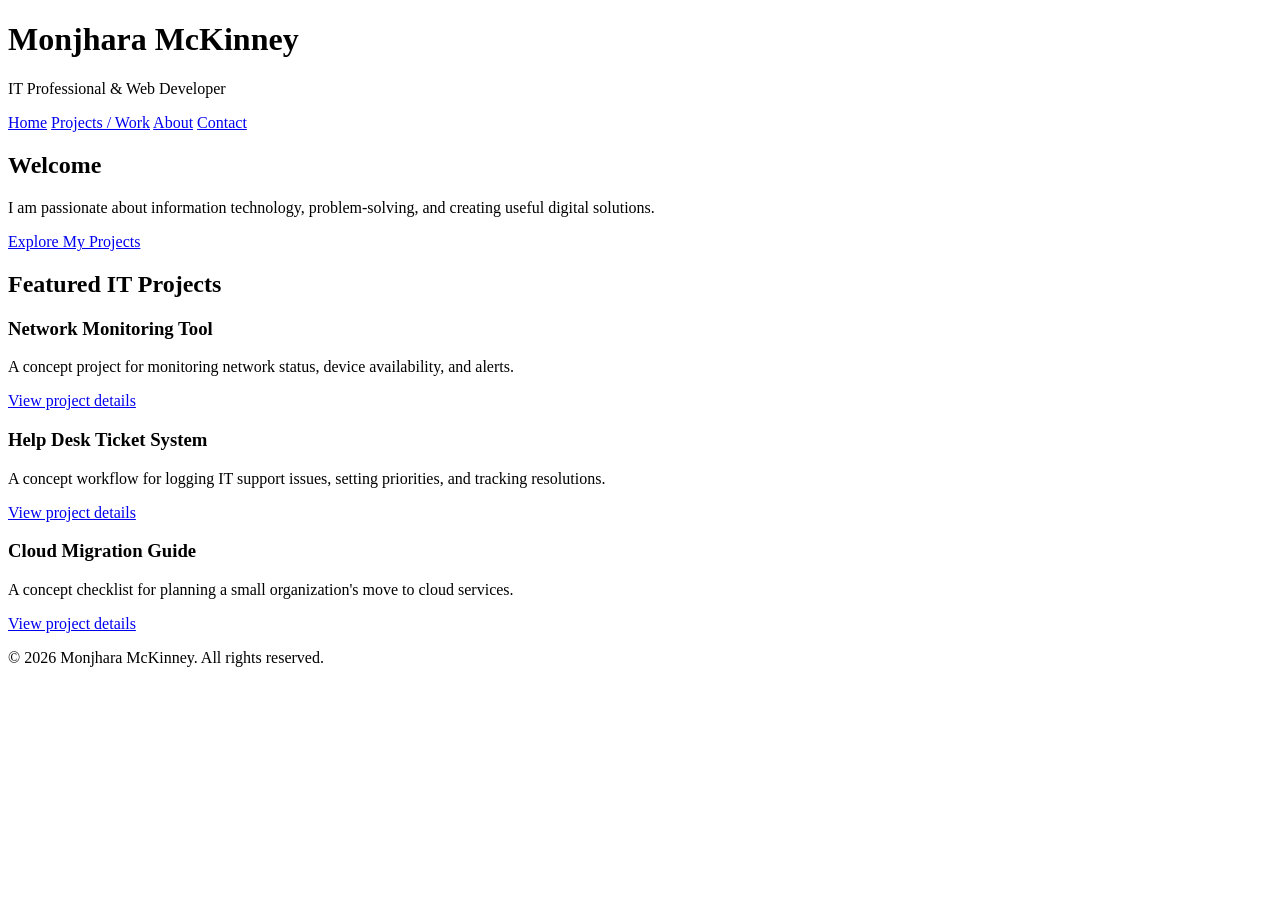
==== index.html @ f80dae63 "Create index.html" ====
<!DOCTYPE html>
<html lang="en">
<head>
    <meta charset="UTF-8">
    <meta name="viewport" content="width=device-width, initial-scale=1.0">

    <title>Monjhara McKinney | IT Portfolio</title>

    <!-- Google Fonts -->
    <link rel="preconnect" href="https://fonts.googleapis.com">
    <link rel="preconnect" href="https://fonts.gstatic.com" crossorigin>

    <link href="https://fonts.googleapis.com/css2?family=DM+Sans:wght@400;500;600;700&family=Playfair+Display:wght@600;700&display=swap" rel="stylesheet">

    <!-- CSS Stylesheet -->
    <link rel="stylesheet" href="css/style.css">
</head>

<body>

    <header>
        <h1>Monjhara McKinney</h1>
        <p>IT Professional & Web Developer</p>

        <nav>
            <a href="index.html">Home</a>
            <a href="projects.html">Projects / Work</a>
            <a href="about.html">About</a>
            <a href="contact.html">Contact</a>
        </nav>
    </header>

    <main>

        <section id="hero">
            <h2>Welcome</h2>

            <p>
                I am passionate about information technology,
                problem-solving, and creating useful digital solutions.
            </p>

            <a href="projects.html" class="button">
                Explore My Projects
            </a>
        </section>

        <section class="content">

            <h2>Featured IT Projects</h2>

            <div class="project-grid">

                <article class="project-card">
                    <h3>Network Monitoring Tool</h3>

                    <p>
                        A concept project for monitoring network status,
                        device availability, and alerts.
                    </p>

                    <a href="#network" class="project-link">
                        View project details
                    </a>
                </article>

                <article class="project-card">
                    <h3>Help Desk Ticket System</h3>

                    <p>
                        A concept workflow for logging IT support issues,
                        setting priorities, and tracking resolutions.
                    </p>

                    <a href="#helpdesk" class="project-link">
                        View project details
                    </a>
                </article>

                <article class="project-card">
                    <h3>Cloud Migration Guide</h3>

                    <p>
                        A concept checklist for planning a small
                        organization's move to cloud services.
                    </p>

                    <a href="#cloud" class="project-link">
                        View project details
                    </a>
                </article>

            </div>

        </section>

    </main>

    <footer>
        <p>
            © 2026 Monjhara McKinney. All rights reserved.
        </p>
    </footer>

</body>
</html>
---- css/style.css ----
<!DOCTYPE html>
<html lang="en">
<head>
    <meta charset="UTF-8">
    <meta name="viewport" content="width=device-width, initial-scale=1.0">

    <title>Monjhara McKinney | IT Portfolio</title>

    <!-- Google Fonts -->
    <link rel="preconnect" href="https://fonts.googleapis.com">
    <link rel="preconnect" href="https://fonts.gstatic.com" crossorigin>

    <link href="https://fonts.googleapis.com/css2?family=DM+Sans:wght@400;500;600;700&family=Playfair+Display:wght@600;700&display=swap" rel="stylesheet">

    <!-- External CSS -->
    <link rel="stylesheet" href="css/style.css">
</head>

<body>

    <header>
        <div class="header-container">
            <h1>Monjhara McKinney</h1>

            <nav>
                <a href="index.html">Home</a>
                <a href="projects.html">Projects / Work</a>
                <a href="about.html">About</a>
                <a href="contact.html">Contact</a>
            </nav>
        </div>
    </header>

    <main>

        <section id="hero">
            <h2>IT Professional & Web Developer</h2>

            <p>
                Welcome to my professional portfolio.
                I enjoy technology, solving problems,
                and helping people use digital tools effectively.
            </p>

            <a href="projects.html" class="button">
                View My Work
            </a>
        </section>

        <section class="content">
            <h2>About Me</h2>

            <h3>My Story</h3>

            <p>
                I enjoy learning about technology, solving problems,
                and helping people use digital tools effectively.
                This portfolio shares my interests in IT support,
                networking, web development, and cloud computing.
            </p>
        </section>

        <section class="content">
            <h2>Skills and Interests</h2>

            <div class="skills-grid">

                <div class="skill-card">
                    <h3>IT Support</h3>
                    <p>IT support and troubleshooting</p>
                </div>

                <div class="skill-card">
                    <h3>Networking</h3>
                    <p>Networking fundamentals</p>
                </div>

                <div class="skill-card">
                    <h3>Web Development</h3>
                    <p>Web development basics</p>
                </div>

                <div class="skill-card">
                    <h3>Cloud Computing</h3>
                    <p>Cloud computing concepts</p>
                </div>

                <div class="skill-card">
                    <h3>Documentation</h3>
                    <p>Technical documentation</p>
                </div>

            </div>
        </section>

        <section class="content contact-section">
            <h2>Get in Touch</h2>

            <p>
                Email:
                <a href="mailto:monjharam@yahoo.com">
                    monjharam@yahoo.com
                </a>
            </p>
        </section>

    </main>

    <footer>
        <p>
            © 2026 Monjhara McKinney.
            All rights reserved.
        </p>
    </footer>

</body>
</html>
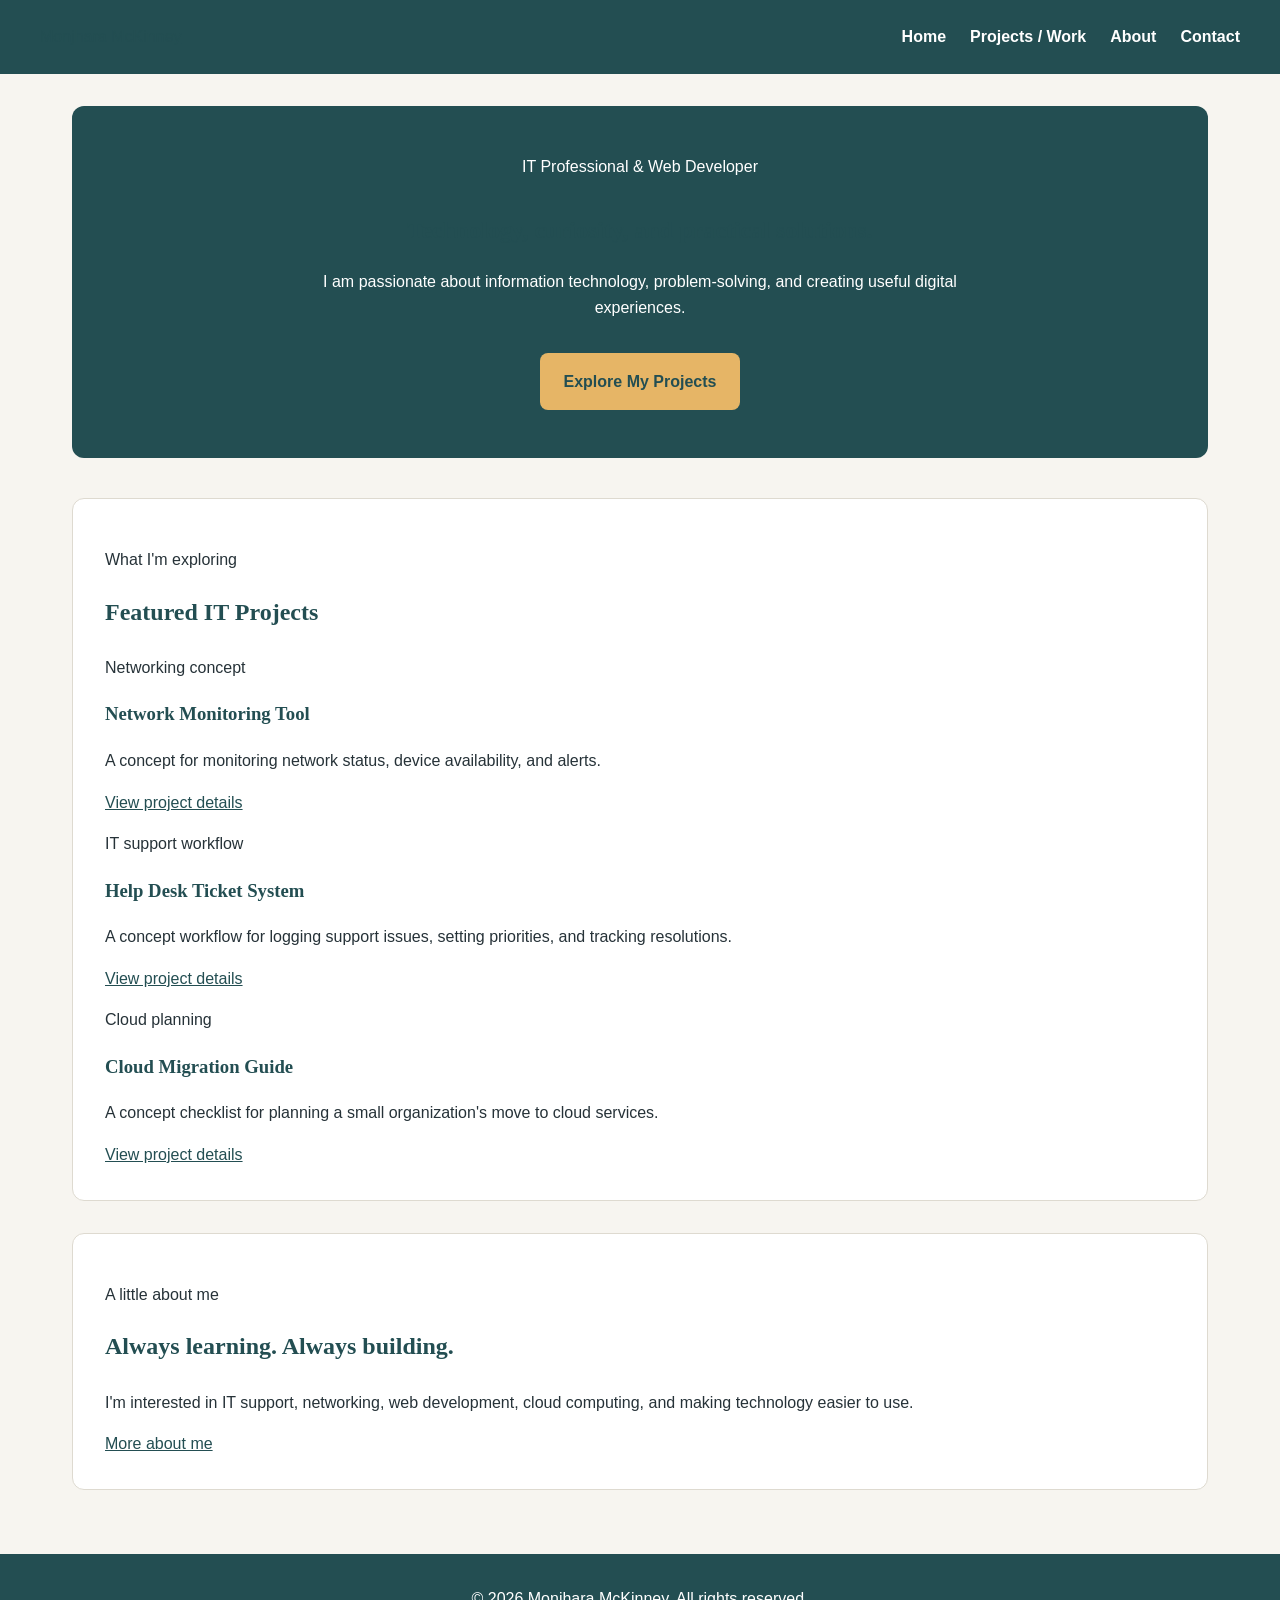
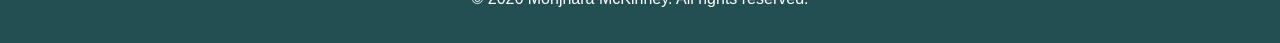
==== commit e356d41c: "Polish portfolio homepage and project links" ====
--- a/index.html
+++ b/index.html
@@ -3,104 +3,67 @@
 <head>
     <meta charset="UTF-8">
     <meta name="viewport" content="width=device-width, initial-scale=1.0">
-
+    <meta name="description" content="The IT and web development portfolio of Monjhara McKinney.">
     <title>Monjhara McKinney | IT Portfolio</title>
-
-    <!-- Google Fonts -->
     <link rel="preconnect" href="https://fonts.googleapis.com">
     <link rel="preconnect" href="https://fonts.gstatic.com" crossorigin>
-
     <link href="https://fonts.googleapis.com/css2?family=DM+Sans:wght@400;500;600;700&family=Playfair+Display:wght@600;700&display=swap" rel="stylesheet">
-
-    <!-- CSS Stylesheet -->
     <link rel="stylesheet" href="css/style.css">
 </head>
-
 <body>
-
-    <header>
-        <h1>Monjhara McKinney</h1>
-        <p>IT Professional & Web Developer</p>
-
-        <nav>
-            <a href="index.html">Home</a>
-            <a href="projects.html">Projects / Work</a>
-            <a href="about.html">About</a>
-            <a href="contact.html">Contact</a>
-        </nav>
+    <header class="site-header">
+        <div class="header-container">
+            <a class="brand" href="index.html">Monjhara McKinney</a>
+            <nav aria-label="Main navigation">
+                <a href="index.html" aria-current="page">Home</a>
+                <a href="projects.html">Projects / Work</a>
+                <a href="about.html">About</a>
+                <a href="contact.html">Contact</a>
+            </nav>
+        </div>
     </header>
-
     <main>
-
         <section id="hero">
-            <h2>Welcome</h2>
-
-            <p>
-                I am passionate about information technology,
-                problem-solving, and creating useful digital solutions.
-            </p>
-
-            <a href="projects.html" class="button">
-                Explore My Projects
-            </a>
+            <p class="eyebrow">IT Professional &amp; Web Developer</p>
+            <h1>Technology, curiosity, and practical solutions.</h1>
+            <p>I am passionate about information technology, problem-solving, and creating useful digital experiences.</p>
+            <a href="projects.html" class="button">Explore My Projects</a>
         </section>
-
         <section class="content">
-
-            <h2>Featured IT Projects</h2>
-
+            <div class="section-heading">
+                <p class="eyebrow">What I'm exploring</p>
+                <h2>Featured IT Projects</h2>
+            </div>
             <div class="project-grid">
-
                 <article class="project-card">
+                    <p class="eyebrow">Networking concept</p>
                     <h3>Network Monitoring Tool</h3>
-
-                    <p>
-                        A concept project for monitoring network status,
-                        device availability, and alerts.
-                    </p>
-
-                    <a href="#network" class="project-link">
-                        View project details
-                    </a>
+                    <p>A concept for monitoring network status, device availability, and alerts.</p>
+                    <a href="projects.html#network" class="project-link">View project details</a>
                 </article>
-
                 <article class="project-card">
+                    <p class="eyebrow">IT support workflow</p>
                     <h3>Help Desk Ticket System</h3>
-
-                    <p>
-                        A concept workflow for logging IT support issues,
-                        setting priorities, and tracking resolutions.
-                    </p>
-
-                    <a href="#helpdesk" class="project-link">
-                        View project details
-                    </a>
+                    <p>A concept workflow for logging support issues, setting priorities, and tracking resolutions.</p>
+                    <a href="projects.html#helpdesk" class="project-link">View project details</a>
                 </article>
-
                 <article class="project-card">
+                    <p class="eyebrow">Cloud planning</p>
                     <h3>Cloud Migration Guide</h3>
-
-                    <p>
-                        A concept checklist for planning a small
-                        organization's move to cloud services.
-                    </p>
-
-                    <a href="#cloud" class="project-link">
-                        View project details
-                    </a>
+                    <p>A concept checklist for planning a small organization's move to cloud services.</p>
+                    <a href="projects.html#cloud" class="project-link">View project details</a>
                 </article>
-
             </div>
-
         </section>
-
+        <section class="content about-preview">
+            <div>
+                <p class="eyebrow">A little about me</p>
+                <h2>Always learning. Always building.</h2>
+                <p>I'm interested in IT support, networking, web development, cloud computing, and making technology easier to use.</p>
+            </div>
+            <a class="text-link" href="about.html">More about me</a>
+        </section>
     </main>
-
-    <footer>
-        <p>
-            © 2026 Monjhara McKinney. All rights reserved.
-        </p>
-    </footer>
-
+    <footer><p>© 2026 Monjhara McKinney. All rights reserved.</p></footer>
 </body>
 </html>
--- a/css/style.css
+++ b/css/style.css
@@ -1,118 +1,236 @@
-
-<!DOCTYPE html>
-<html lang="en">
-<head>
-    <meta charset="UTF-8">
-    <meta name="viewport" content="width=device-width, initial-scale=1.0">
-
-    <title>Monjhara McKinney | IT Portfolio</title>
-
-    <!-- Google Fonts -->
-    <link rel="preconnect" href="https://fonts.googleapis.com">
-    <link rel="preconnect" href="https://fonts.gstatic.com" crossorigin>
-
-    <link href="https://fonts.googleapis.com/css2?family=DM+Sans:wght@400;500;600;700&family=Playfair+Display:wght@600;700&display=swap" rel="stylesheet">
-
-    <!-- External CSS -->
-    <link rel="stylesheet" href="css/style.css">
-</head>
-
-<body>
-
-    <header>
-        <div class="header-container">
-            <h1>Monjhara McKinney</h1>
-
-            <nav>
-                <a href="index.html">Home</a>
-                <a href="projects.html">Projects / Work</a>
-                <a href="about.html">About</a>
-                <a href="contact.html">Contact</a>
-            </nav>
-        </div>
-    </header>
-
-    <main>
-
-        <section id="hero">
-            <h2>IT Professional & Web Developer</h2>
-
-            <p>
-                Welcome to my professional portfolio.
-                I enjoy technology, solving problems,
-                and helping people use digital tools effectively.
-            </p>
-
-            <a href="projects.html" class="button">
-                View My Work
-            </a>
-        </section>
-
-        <section class="content">
-            <h2>About Me</h2>
-
-            <h3>My Story</h3>
-
-            <p>
-                I enjoy learning about technology, solving problems,
-                and helping people use digital tools effectively.
-                This portfolio shares my interests in IT support,
-                networking, web development, and cloud computing.
-            </p>
-        </section>
-
-        <section class="content">
-            <h2>Skills and Interests</h2>
-
-            <div class="skills-grid">
-
-                <div class="skill-card">
-                    <h3>IT Support</h3>
-                    <p>IT support and troubleshooting</p>
-                </div>
-
-                <div class="skill-card">
-                    <h3>Networking</h3>
-                    <p>Networking fundamentals</p>
-                </div>
-
-                <div class="skill-card">
-                    <h3>Web Development</h3>
-                    <p>Web development basics</p>
-                </div>
-
-                <div class="skill-card">
-                    <h3>Cloud Computing</h3>
-                    <p>Cloud computing concepts</p>
-                </div>
-
-                <div class="skill-card">
-                    <h3>Documentation</h3>
-                    <p>Technical documentation</p>
-                </div>
-
-            </div>
-        </section>
-
-        <section class="content contact-section">
-            <h2>Get in Touch</h2>
-
-            <p>
-                Email:
-                <a href="mailto:monjharam@yahoo.com">
-                    monjharam@yahoo.com
-                </a>
-            </p>
-        </section>
-
-    </main>
-
-    <footer>
-        <p>
-            © 2026 Monjhara McKinney.
-            All rights reserved.
-        </p>
-    </footer>
-
-</body>
-</html>
+/* COLOR PALETTE AND SPACING */
+
+:root {
+    --primary: #234E52;
+    --secondary: #E6B566;
+    --background: #F7F5F0;
+    --white: #FFFFFF;
+    --text: #263238;
+
+    --space-1: 8px;
+    --space-2: 16px;
+    --space-3: 24px;
+    --space-4: 32px;
+    --space-5: 40px;
+    --space-6: 48px;
+}
+
+/* GENERAL STYLING */
+
+* {
+    box-sizing: border-box;
+}
+
+body {
+    margin: 0;
+    background-color: var(--background);
+    color: var(--text);
+    font-family: 'DM Sans', sans-serif;
+    line-height: 1.6;
+}
+
+h1, h2, h3 {
+    font-family: 'Playfair Display', serif;
+    color: var(--primary);
+}
+
+h2 {
+    margin-bottom: var(--space-3);
+}
+
+p {
+    margin-bottom: var(--space-2);
+}
+
+a {
+    color: var(--primary);
+}
+
+/* HEADER */
+
+header {
+    background-color: var(--primary);
+    color: var(--white);
+    padding: var(--space-3);
+}
+
+.header-container {
+    max-width: 1200px;
+    margin: auto;
+    display: flex;
+    justify-content: space-between;
+    align-items: center;
+    flex-wrap: wrap;
+    gap: var(--space-3);
+}
+
+header h1 {
+    color: var(--white);
+    font-size: 28px;
+    margin: 0;
+}
+
+/* NAVIGATION */
+
+nav {
+    display: flex;
+    flex-wrap: wrap;
+    gap: var(--space-3);
+}
+
+nav a {
+    color: var(--white);
+    text-decoration: none;
+    font-weight: 600;
+}
+
+nav a:hover {
+    color: var(--secondary);
+}
+
+/* MAIN CONTENT */
+
+main {
+    max-width: 1200px;
+    margin: auto;
+    padding: var(--space-4);
+}
+
+/* HERO SECTION */
+
+#hero {
+    background-color: var(--primary);
+    color: var(--white);
+    text-align: center;
+    padding: var(--space-6);
+    border-radius: 12px;
+    margin-bottom: var(--space-5);
+}
+
+#hero h2 {
+    color: var(--white);
+    font-size: 36px;
+}
+
+#hero p {
+    max-width: 650px;
+    margin: 0 auto var(--space-4);
+}
+
+/* BUTTON */
+
+.button {
+    display: inline-block;
+    background-color: var(--secondary);
+    color: var(--primary);
+    padding: var(--space-2) var(--space-3);
+    border-radius: 8px;
+    text-decoration: none;
+    font-weight: 700;
+}
+
+/* CONTENT SECTIONS */
+
+.content {
+    background-color: var(--white);
+    padding: var(--space-4);
+    margin-bottom: var(--space-4);
+    border-radius: 12px;
+    border: 1px solid #DEDAD0;
+}
+
+/* SKILLS GRID */
+
+.skills-grid {
+    display: grid;
+    grid-template-columns: repeat(3, minmax(0, 1fr));
+    gap: var(--space-3);
+}
+
+.skill-card {
+    background-color: var(--background);
+    padding: var(--space-3);
+    border-left: 4px solid var(--secondary);
+    border-radius: 8px;
+    min-width: 0;
+}
+
+.skill-card h3 {
+    margin-top: 0;
+}
+
+/* CONTACT */
+
+.contact-section a {
+    font-weight: 700;
+}
+
+/* FOOTER */
+
+footer {
+    background-color: var(--primary);
+    color: var(--white);
+    text-align: center;
+    padding: var(--space-4);
+}
+
+footer p {
+    margin: 0;
+}
+
+/* TABLET - 768px */
+
+@media screen and (max-width: 768px) {
+
+    .header-container {
+        flex-direction: column;
+        text-align: center;
+    }
+
+    main {
+        padding: var(--space-3);
+    }
+
+    .skills-grid {
+        grid-template-columns: repeat(2, minmax(0, 1fr));
+    }
+
+    #hero h2 {
+        font-size: 30px;
+    }
+}
+
+/* MOBILE - 480px */
+
+@media screen and (max-width: 480px) {
+
+    header h1 {
+        font-size: 24px;
+    }
+
+    nav {
+        flex-direction: column;
+        align-items: center;
+        gap: var(--space-2);
+    }
+
+    main {
+        padding: var(--space-2);
+    }
+
+    .skills-grid {
+        grid-template-columns: 1fr;
+    }
+
+    .content {
+        padding: var(--space-2);
+    }
+
+    #hero {
+        padding: var(--space-4) var(--space-2);
+    }
+
+    #hero h2 {
+        font-size: 26px;
+    }
+}
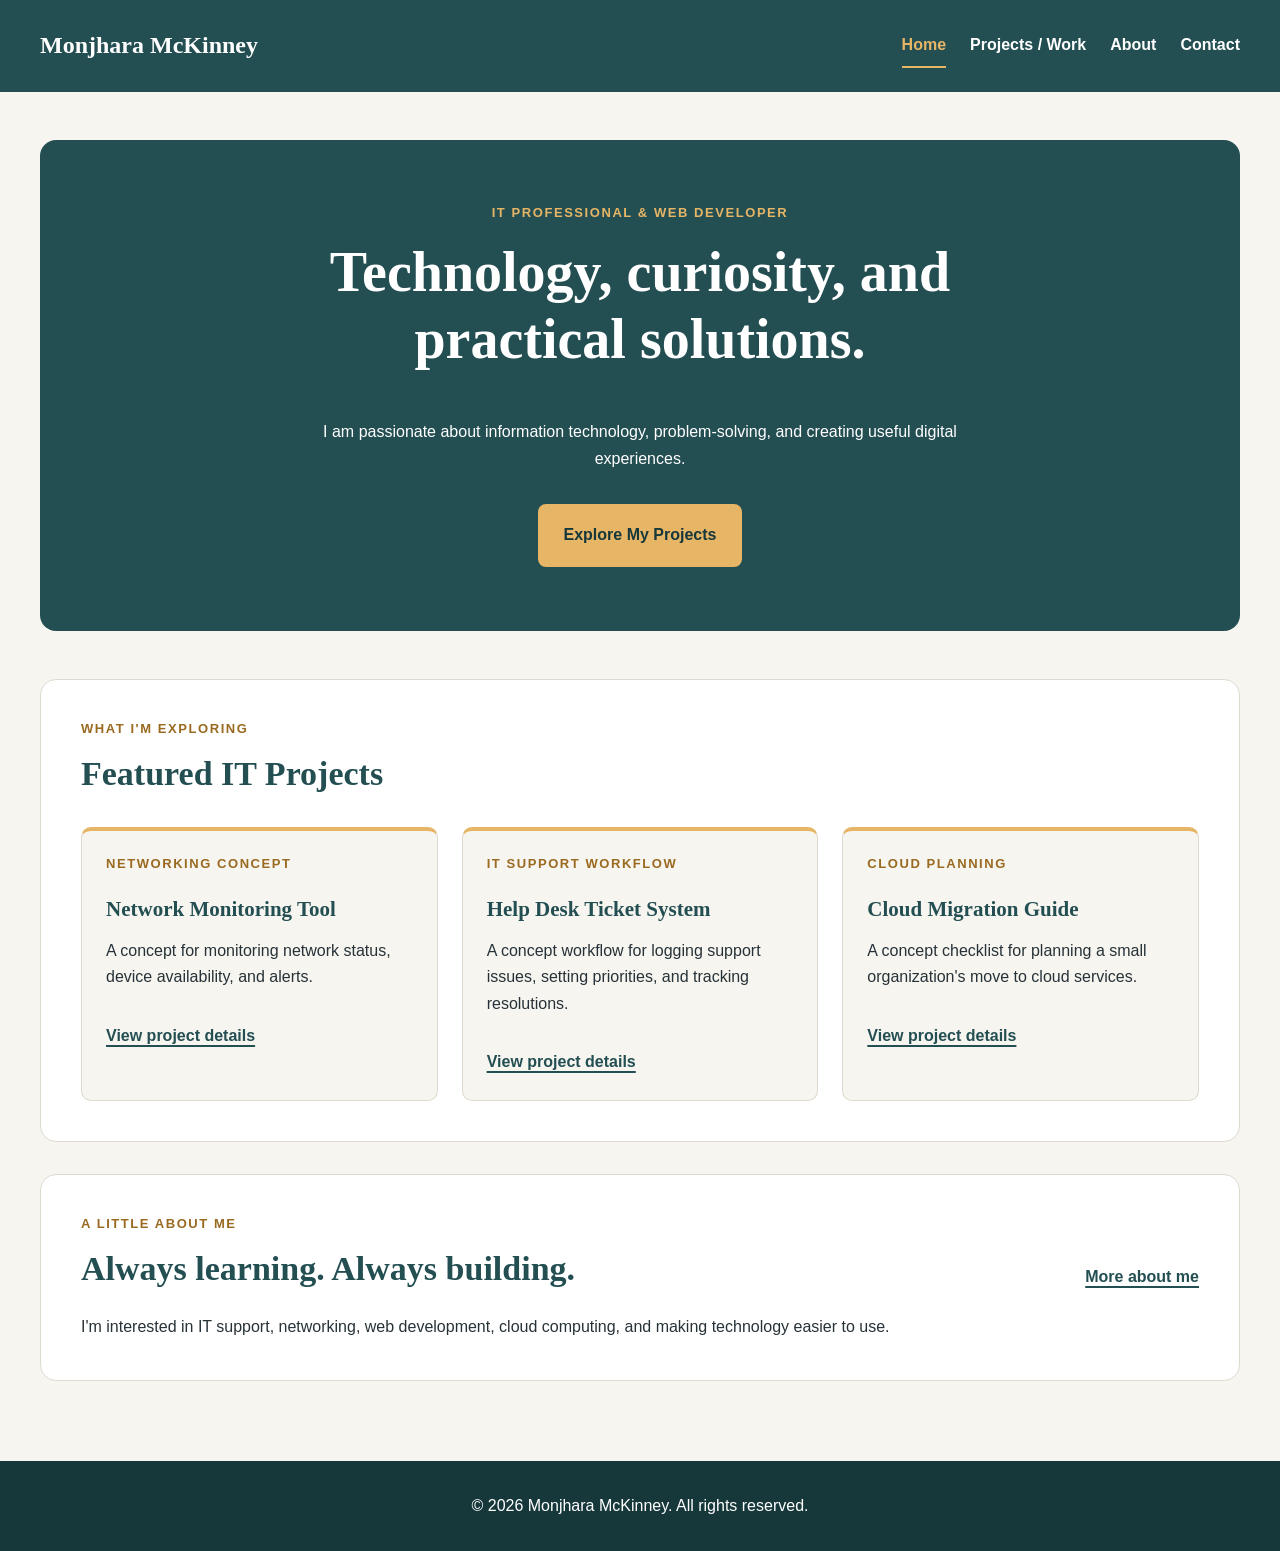
==== commit fc3b0309: "Improve header link and page accessibility" ====
--- a/index.html
+++ b/index.html
@@ -13,7 +13,7 @@
 <body>
     <header class="site-header">
         <div class="header-container">
-            <a class="brand" href="index.html">Monjhara McKinney</a>
+            <span class="brand">Monjhara McKinney</span>
             <nav aria-label="Main navigation">
                 <a href="index.html" aria-current="page">Home</a>
                 <a href="projects.html">Projects / Work</a>
@@ -66,4 +66,4 @@
     </main>
     <footer><p>© 2026 Monjhara McKinney. All rights reserved.</p></footer>
 </body>
-</html>
+</html>
--- a/css/style.css
+++ b/css/style.css
@@ -1,62 +1,77 @@
-/* COLOR PALETTE AND SPACING */
+/* Monjhara McKinney portfolio
+   Color palette: deep teal, warm gold, soft ivory, charcoal.
+   Spacing scale: every spacing token is a multiple of 8px. */
 
 :root {
     --primary: #234E52;
+    --primary-dark: #17383B;
     --secondary: #E6B566;
     --background: #F7F5F0;
-    --white: #FFFFFF;
+    --surface: #FFFFFF;
     --text: #263238;
-
+    --muted: #5C696B;
+    --border: #DEDAD0;
     --space-1: 8px;
     --space-2: 16px;
     --space-3: 24px;
     --space-4: 32px;
     --space-5: 40px;
     --space-6: 48px;
-}
-
-/* GENERAL STYLING */
-
-* {
-    box-sizing: border-box;
-}
+    --space-7: 56px;
+    --space-8: 64px;
+}
+
+* { box-sizing: border-box; }
+
+html { scroll-behavior: smooth; }
 
 body {
     margin: 0;
-    background-color: var(--background);
+    background: var(--background);
     color: var(--text);
     font-family: 'DM Sans', sans-serif;
-    line-height: 1.6;
+    font-size: 16px;
+    line-height: 1.65;
 }
 
 h1, h2, h3 {
+    color: var(--primary);
     font-family: 'Playfair Display', serif;
-    color: var(--primary);
-}
-
-h2 {
-    margin-bottom: var(--space-3);
-}
-
-p {
-    margin-bottom: var(--space-2);
-}
-
-a {
-    color: var(--primary);
-}
-
-/* HEADER */
-
-header {
-    background-color: var(--primary);
-    color: var(--white);
-    padding: var(--space-3);
+    line-height: 1.2;
+    margin-top: 0;
+}
+
+h1 { font-size: clamp(36px, 5vw, 56px); }
+h2 { font-size: clamp(26px, 3vw, 34px); margin-bottom: var(--space-3); }
+h3 { font-size: 21px; margin-bottom: var(--space-2); }
+p { margin: 0 0 var(--space-2); }
+a { color: var(--primary); }
+a:focus-visible { outline: 3px solid var(--secondary); outline-offset: 4px; }
+
+/* Keyboard users can jump directly to the main content. */
+.skip-link {
+    position: absolute;
+    top: -100px;
+    left: var(--space-2);
+    z-index: 1000;
+    padding: var(--space-2) var(--space-3);
+    background: var(--surface);
+    color: var(--primary-dark);
+    border: 2px solid var(--primary-dark);
+    border-radius: 8px;
+    font-weight: 700;
+}
+.skip-link:focus { top: var(--space-2); }
+
+.site-header {
+    background: var(--primary);
+    color: var(--surface);
+    padding: var(--space-3) var(--space-4);
 }
 
 .header-container {
     max-width: 1200px;
-    margin: auto;
+    margin: 0 auto;
     display: flex;
     justify-content: space-between;
     align-items: center;
@@ -64,173 +79,161 @@
     gap: var(--space-3);
 }
 
-header h1 {
-    color: var(--white);
-    font-size: 28px;
-    margin: 0;
-}
-
-/* NAVIGATION */
+.brand {
+    color: var(--surface);
+    font-family: 'Playfair Display', serif;
+    font-size: 24px;
+    font-weight: 700;
+    text-decoration: none;
+}
 
 nav {
     display: flex;
     flex-wrap: wrap;
+    align-items: center;
     gap: var(--space-3);
 }
 
 nav a {
-    color: var(--white);
+    color: var(--surface);
+    font-weight: 600;
     text-decoration: none;
-    font-weight: 600;
-}
-
-nav a:hover {
+    padding: var(--space-1) 0;
+    border-bottom: 2px solid transparent;
+}
+
+nav a:hover, nav a[aria-current="page"] {
     color: var(--secondary);
-}
-
-/* MAIN CONTENT */
+    border-bottom-color: var(--secondary);
+}
 
 main {
-    max-width: 1200px;
-    margin: auto;
-    padding: var(--space-4);
-}
-
-/* HERO SECTION */
+    width: min(100% - var(--space-8), 1200px);
+    margin: 0 auto;
+    padding: var(--space-6) 0;
+}
 
 #hero {
-    background-color: var(--primary);
-    color: var(--white);
+    background: var(--primary);
+    color: var(--surface);
     text-align: center;
-    padding: var(--space-6);
-    border-radius: 12px;
-    margin-bottom: var(--space-5);
-}
-
-#hero h2 {
-    color: var(--white);
-    font-size: 36px;
-}
-
-#hero p {
-    max-width: 650px;
-    margin: 0 auto var(--space-4);
-}
-
-/* BUTTON */
+    padding: var(--space-8) var(--space-6);
+    border-radius: 16px;
+    margin-bottom: var(--space-6);
+}
+
+#hero h1, #hero h2 { color: var(--surface); max-width: 820px; margin-left: auto; margin-right: auto; }
+#hero p:not(.eyebrow) { max-width: 660px; margin: 0 auto var(--space-4); }
+
+.eyebrow {
+    color: #9A6A20;
+    font-size: 13px;
+    font-weight: 700;
+    letter-spacing: 0.12em;
+    line-height: 1.4;
+    margin-bottom: var(--space-2);
+    text-transform: uppercase;
+}
+
+#hero .eyebrow { color: var(--secondary); }
 
 .button {
     display: inline-block;
-    background-color: var(--secondary);
-    color: var(--primary);
+    background: var(--secondary);
+    color: var(--primary-dark);
     padding: var(--space-2) var(--space-3);
+    border: 2px solid var(--secondary);
     border-radius: 8px;
+    font-weight: 700;
     text-decoration: none;
-    font-weight: 700;
-}
-
-/* CONTENT SECTIONS */
+    transition: background-color 160ms ease, transform 160ms ease;
+}
+
+.button:hover { background: #F0C982; transform: translateY(-2px); }
 
 .content {
-    background-color: var(--white);
-    padding: var(--space-4);
+    background: var(--surface);
+    padding: var(--space-5);
     margin-bottom: var(--space-4);
-    border-radius: 12px;
-    border: 1px solid #DEDAD0;
-}
-
-/* SKILLS GRID */
-
-.skills-grid {
+    border: 1px solid var(--border);
+    border-radius: 16px;
+}
+
+.section-heading { margin-bottom: var(--space-4); }
+
+.project-grid, .skills-grid {
     display: grid;
     grid-template-columns: repeat(3, minmax(0, 1fr));
     gap: var(--space-3);
 }
 
-.skill-card {
-    background-color: var(--background);
+.project-card, .skill-card {
+    min-width: 0;
+    background: var(--background);
     padding: var(--space-3);
-    border-left: 4px solid var(--secondary);
-    border-radius: 8px;
-    min-width: 0;
-}
-
-.skill-card h3 {
-    margin-top: 0;
-}
-
-/* CONTACT */
-
-.contact-section a {
-    font-weight: 700;
-}
-
-/* FOOTER */
+    border: 1px solid var(--border);
+    border-top: 4px solid var(--secondary);
+    border-radius: 10px;
+}
+
+.project-card h2 { font-size: 25px; }
+.project-card h3, .skill-card h3 { margin-top: var(--space-3); }
+.project-card ul { padding-left: var(--space-3); margin-bottom: 0; }
+.project-card li { margin-bottom: var(--space-1); }
+.project-link, .text-link { display: inline-block; margin-top: var(--space-2); font-weight: 700; text-decoration-thickness: 2px; text-underline-offset: 4px; }
+.project-note { color: var(--muted); font-size: 14px; margin-top: var(--space-3); }
+
+.page-intro {
+    max-width: 820px;
+    padding: var(--space-4) 0 var(--space-5);
+}
+.page-intro h1 { margin-bottom: var(--space-3); }
+.page-intro > p:last-child { color: var(--muted); font-size: 18px; max-width: 700px; }
+
+.about-preview {
+    display: flex;
+    justify-content: space-between;
+    align-items: center;
+    gap: var(--space-4);
+}
+.about-preview p:last-child { margin-bottom: 0; }
+.about-preview .text-link { flex-shrink: 0; margin-top: 0; }
+
+.contact-section { max-width: 760px; }
+.contact-email { margin-top: var(--space-3); font-weight: 600; }
 
 footer {
-    background-color: var(--primary);
-    color: var(--white);
+    background: var(--primary-dark);
+    color: var(--surface);
     text-align: center;
     padding: var(--space-4);
 }
-
-footer p {
-    margin: 0;
-}
-
-/* TABLET - 768px */
-
+footer p { margin: 0; }
+
+/* Tablet and smaller laptops */
 @media screen and (max-width: 768px) {
-
-    .header-container {
-        flex-direction: column;
-        text-align: center;
-    }
-
-    main {
-        padding: var(--space-3);
-    }
-
-    .skills-grid {
-        grid-template-columns: repeat(2, minmax(0, 1fr));
-    }
-
-    #hero h2 {
-        font-size: 30px;
-    }
-}
-
-/* MOBILE - 480px */
-
+    .site-header { padding: var(--space-3); }
+    .header-container { flex-direction: column; text-align: center; }
+    nav { justify-content: center; gap: var(--space-2) var(--space-3); }
+    main { width: min(100% - var(--space-6), 1200px); padding: var(--space-4) 0; }
+    .project-grid, .skills-grid { grid-template-columns: repeat(2, minmax(0, 1fr)); }
+    #hero { padding: var(--space-6) var(--space-4); }
+    .content { padding: var(--space-4); }
+}
+
+/* Phones, including narrow 320px screens */
 @media screen and (max-width: 480px) {
-
-    header h1 {
-        font-size: 24px;
-    }
-
-    nav {
-        flex-direction: column;
-        align-items: center;
-        gap: var(--space-2);
-    }
-
-    main {
-        padding: var(--space-2);
-    }
-
-    .skills-grid {
-        grid-template-columns: 1fr;
-    }
-
-    .content {
-        padding: var(--space-2);
-    }
-
-    #hero {
-        padding: var(--space-4) var(--space-2);
-    }
-
-    #hero h2 {
-        font-size: 26px;
-    }
-}
+    .brand { font-size: 22px; }
+    nav { width: 100%; gap: var(--space-1) var(--space-2); }
+    nav a { font-size: 14px; }
+    main { width: calc(100% - 32px); padding: var(--space-3) 0; }
+    .project-grid, .skills-grid { grid-template-columns: 1fr; }
+    .content { padding: var(--space-3); border-radius: 12px; }
+    #hero { padding: var(--space-5) var(--space-3); border-radius: 12px; }
+    #hero h1 { font-size: 34px; }
+    .page-intro { padding: var(--space-3) 0 var(--space-4); }
+    .page-intro > p:last-child { font-size: 16px; }
+    .about-preview { align-items: flex-start; flex-direction: column; gap: var(--space-2); }
+    .project-card { padding: var(--space-3); }
+    footer { padding: var(--space-3); }
+}
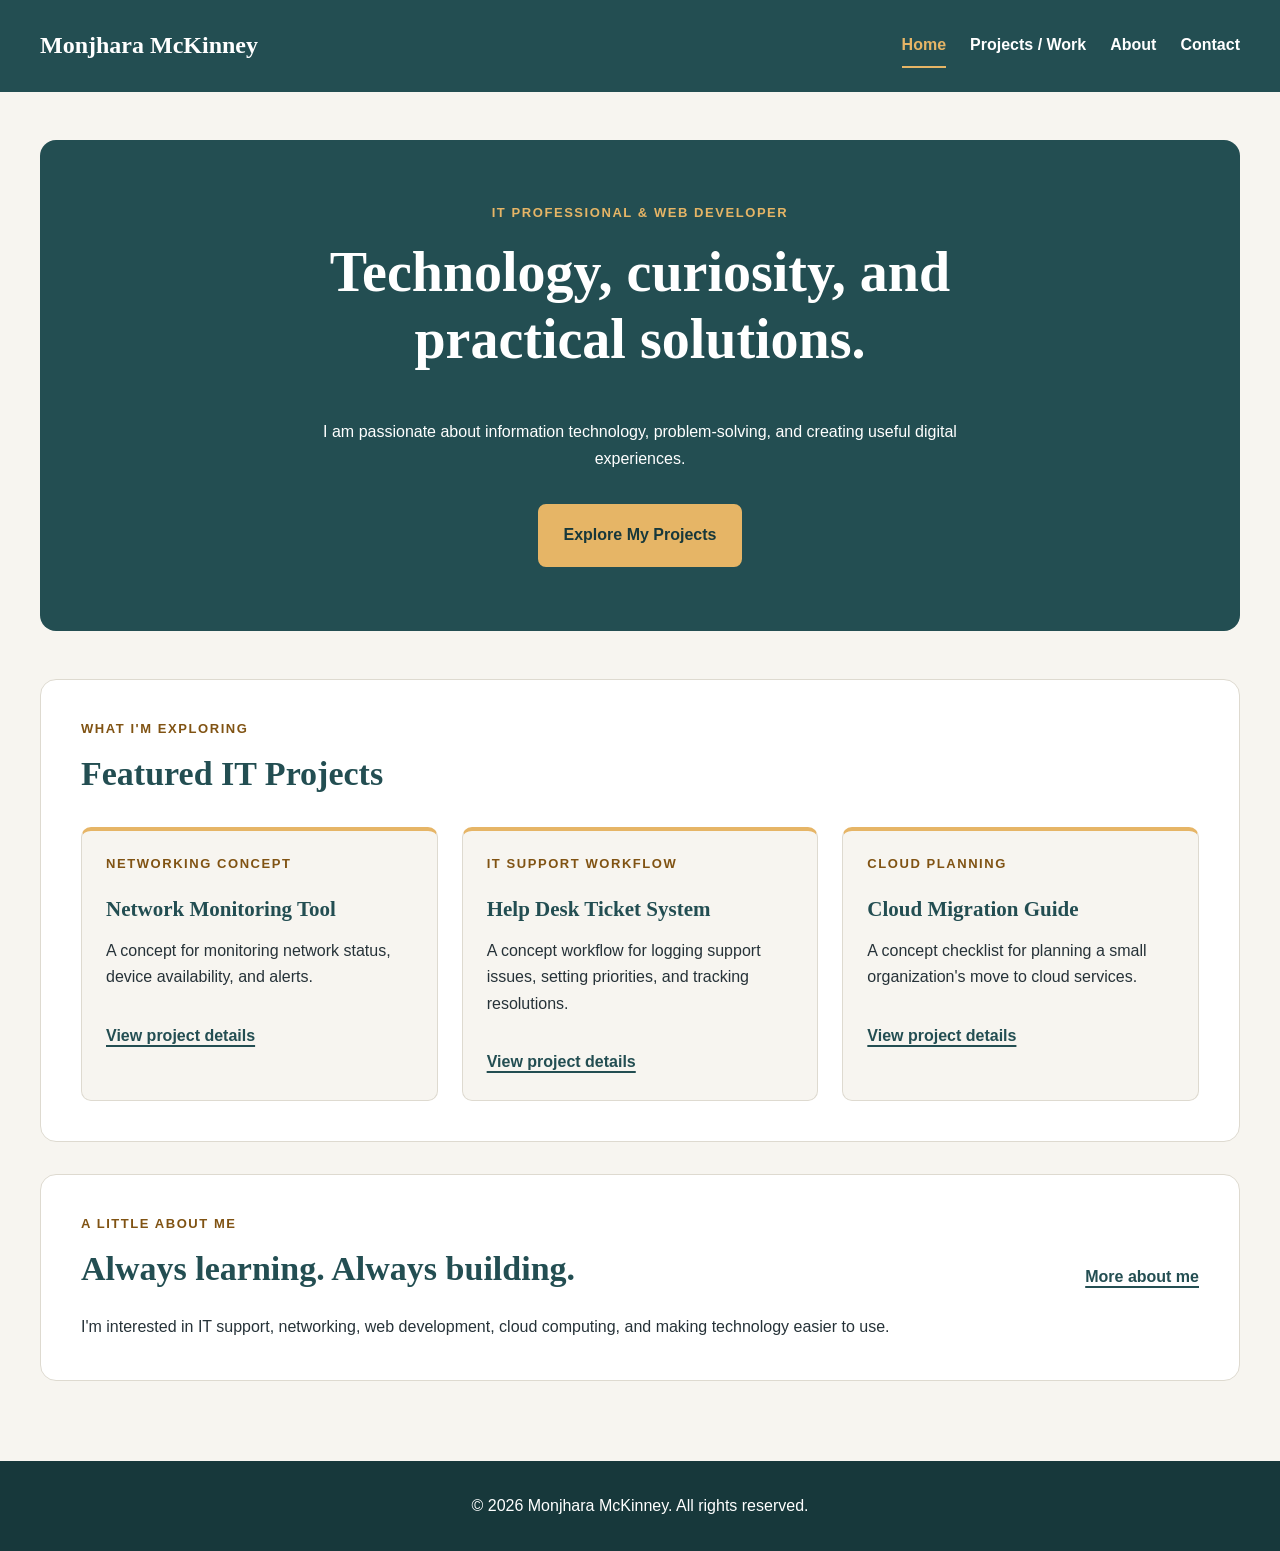
==== commit a5aaed02: "Improve keyboard navigation and accessible contact form" ====
--- a/index.html
+++ b/index.html
@@ -11,6 +11,7 @@
     <link rel="stylesheet" href="css/style.css">
 </head>
 <body>
+    <a class="skip-link" href="#main-content">Skip to main content</a>
     <header class="site-header">
         <div class="header-container">
             <span class="brand">Monjhara McKinney</span>
@@ -22,7 +23,7 @@
             </nav>
         </div>
     </header>
-    <main>
+    <main id="main-content">
         <section id="hero">
             <p class="eyebrow">IT Professional &amp; Web Developer</p>
             <h1>Technology, curiosity, and practical solutions.</h1>
--- a/css/style.css
+++ b/css/style.css
@@ -126,7 +126,7 @@
 #hero p:not(.eyebrow) { max-width: 660px; margin: 0 auto var(--space-4); }
 
 .eyebrow {
-    color: #9A6A20;
+    color: #805313;
     font-size: 13px;
     font-weight: 700;
     letter-spacing: 0.12em;
